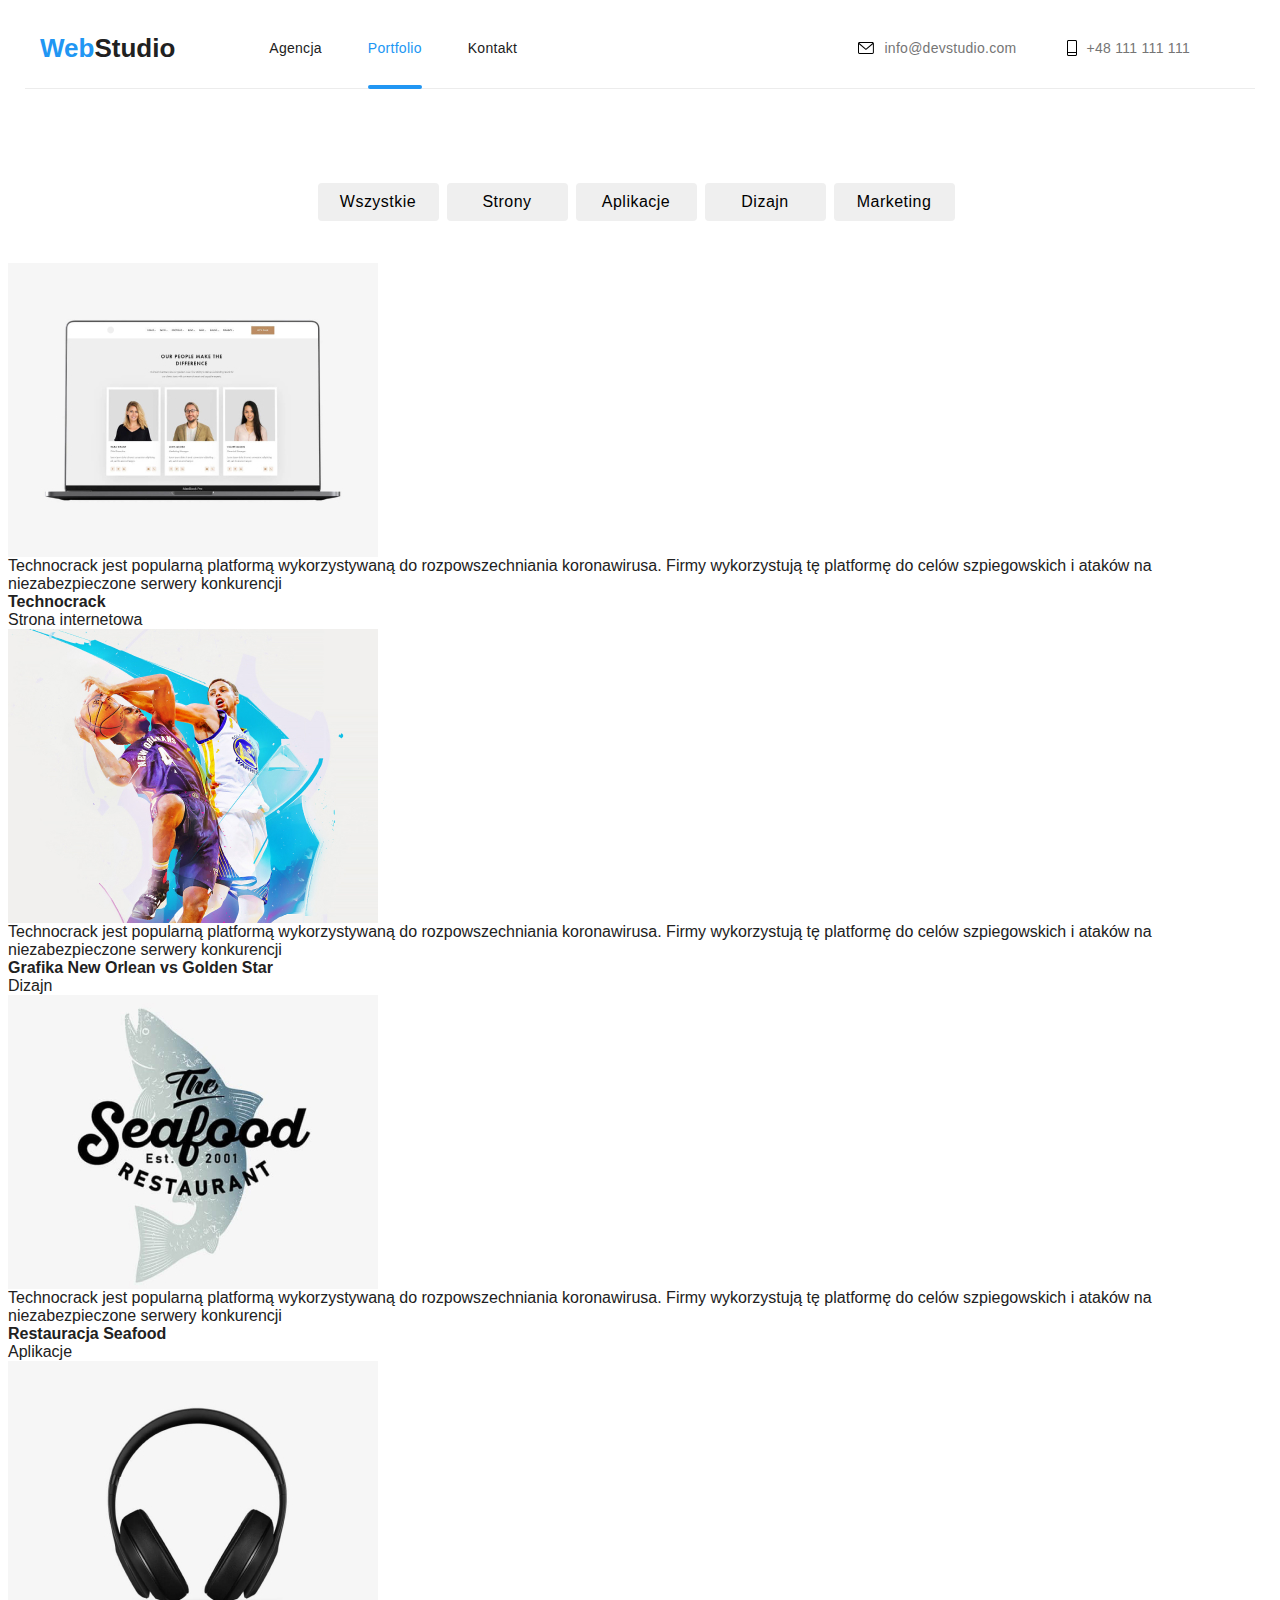
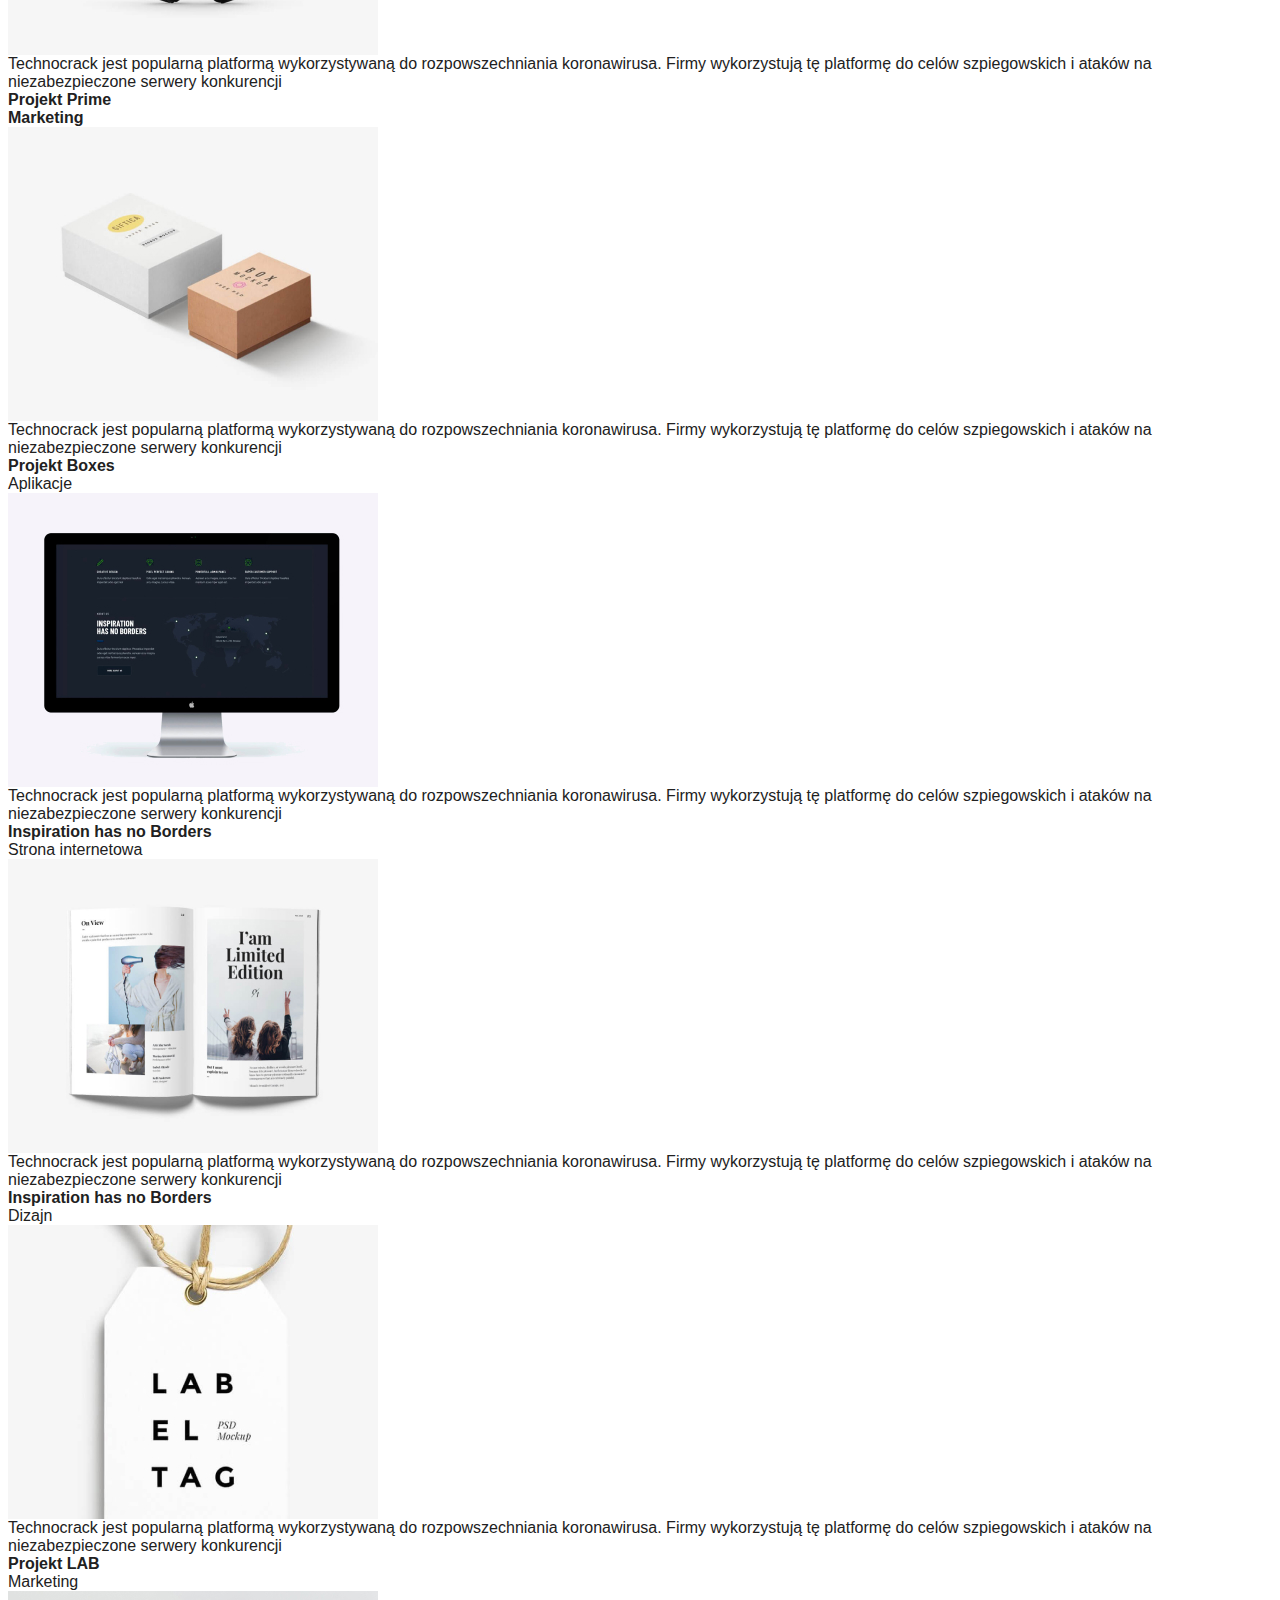
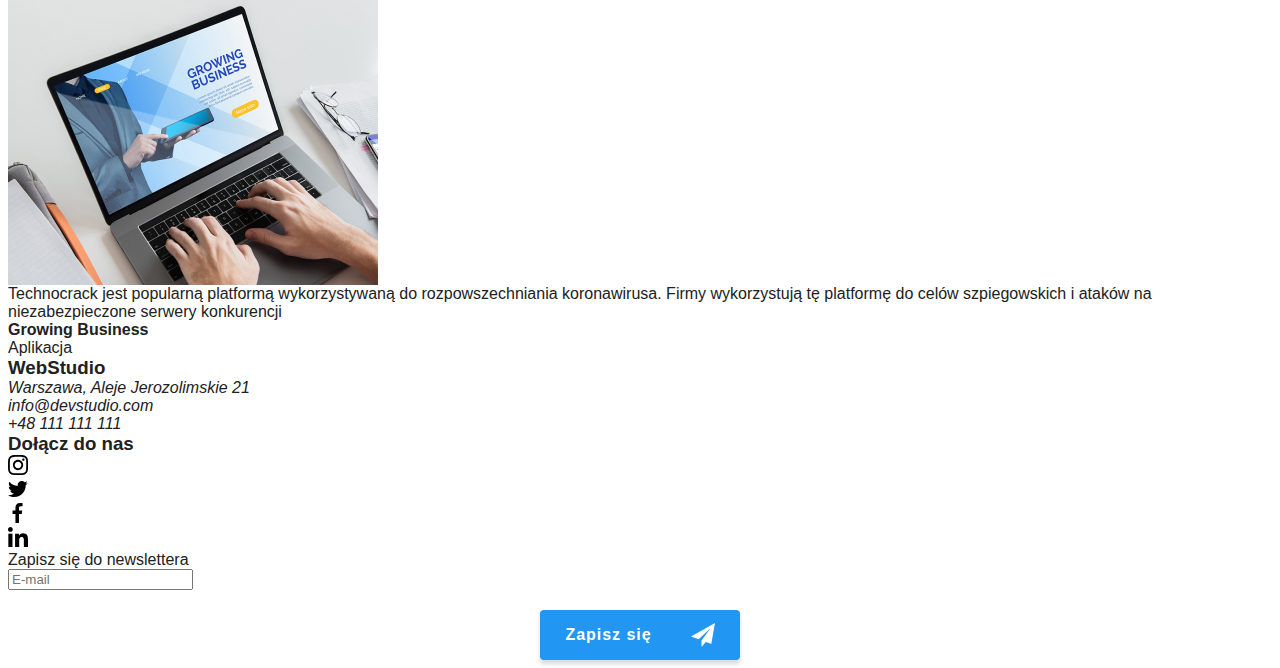
==== portfolio.html @ cc9e4eee "scss changed" ====
<!DOCTYPE html>
<html lang="pl">
<head>
    <meta charset="UTF-8">
    <meta http-equiv="X-UA-Compatible" content="IE=edge">
    <meta name="viewport" content="width=device-width, initial-scale=1.0">
    <link rel="stylesheet" href="https://cdnjs.cloudflare.com/ajax/libs/modern-normalize/1.0.0/modern-normalize.min.css" integrity="sha512-ISS7cAi1PEhQ8jnbJpJZMd29NlhNj4AWYyLOSp2CE/CsHxTCu+r+t0D2yoJudVrd0/8fTVPUVDzY5Tvli75u/g==" crossorigin="anonymous">
    <link rel="preconnect" href="https://fonts.googleapis.com">
    <link rel="preconnect" href="https://fonts.gstatic.com" crossorigin>
    <link href="https://fonts.googleapis.com/css2?family=Raleway:wght@700&family=Roboto:wght@400;500;700;900&display=swap">
    <link rel="stylesheet" href="./css/main.css" />
 
   
    <title>Portfolio</title>
   
</head>
<body>
    <!--HEADER NAVIGATION-->
    <header class="header">
        <div class="header__container container">
        <a class="header__logo logo" href="index.html"><span class="logo__lightstyle">Web</span><span class="logo__darkstyle">Studio</span></a>
            <nav class="header-navigation">
                <ul class="header-navigation__list list">
                    <li class="header-navigation__item"><a href=index.html>Agencja</a></li>
                    <li class="header-navigation__item header-navigation__item--current"> <a href=portfolio.html>Portfolio</a></li>
                    <li class="header-navigation__item"><a href=#Kontakty>Kontakt</a></li>
                </ul>
            </nav>
            <ul class="header-contact list">
                <li class="header-contact__list">
                    <a class="header-contact__item" href="mailto:info@devstudio.com">
                        <svg class="header-contact__icon" width="16" height="12">
                            <use href="./images/icons.svg#icon-envelope"></use>
                        </svg>info@devstudio.com</a>
                </li>
                <li class="header-contact__list">
                    <a class="header-contact__item" href="tel:+48111111111">
                        <svg class="header-contact__icon" width="10" height="16">
                            <use href="./images/icons.svg#icon-smartphone"></use>
                        </svg>+48 111 111 111</a>
                </li>
            </ul>
        </div>
    </header>
    <!--END HEADER NAVIGATION-->
    <main>
        <!--FILTERS-->
        <section class="portfolio-filters"> 
            <div class="portfolio-filters__container"> 
                <ul class="portfolio-filters__list list">
                    <li><button class="filters__button" type="button">Wszystkie</button></li>
                    <li><button class="filters__button" type="button">Strony</button></li>
                    <li><button class="filters__button" type="button">Aplikacje</button></li>
                    <li><button class="filters__button" type="button">Dizajn</button></li>
                    <li><button class="filters__button" type="button">Marketing</button></li>
                </ul>
            </div>
               
        </section>
        <!-- END FILTERS-->
        <!--PORTFOLIO-->
        <section class="portfolio">
            <div class="portfolio__container"> 
                <ul class="portfolio__list list"> 
                        <li class="portfolio__item">
                            <div class="portfolio__top-section">
                                <img src="./images/imgtechno.jpg" alt="Zdjęcia trzech pracowników" width="370" height="294">
                                    <div class="portfolio__overlay">
                                        <p>Technocrack jest popularną platformą wykorzystywaną do rozpowszechniania koronawirusa. Firmy wykorzystują tę platformę do celów szpiegowskich i ataków na niezabezpieczone serwery konkurencji</p>
                                    </div>  
                            </div> 
                            <div class="portfolio__bottom-section">
                                    <h4 class="portfolio__title">Technocrack</h4>
                                    <p class="portfolio__category">Strona internetowa</p>
                            </div>    
                                   
                        </li>
                        <li class="portfolio__item">
                            <div class="portfolio__top-section">
                            <img src="./images/imggrafikan.jpg" alt="Dwóch koszykarzy walczy o piłkę" width="370" height="294">
                                <div class="portfolio__overlay">
                                        <p>Technocrack jest popularną platformą wykorzystywaną do rozpowszechniania koronawirusa. Firmy wykorzystują tę
                                        platformę do celów szpiegowskich i ataków na niezabezpieczone serwery konkurencji</p>
                                </div>
                            </div>
                            <div class="portfolio__bottom-section">
                                    <h4 class="portfolio__title">Grafika New Orlean vs Golden Star</h4>
                                    <p class="portfolio__category">Dizajn</p>
                            </div>
                        </li>                   
                        <li class="portfolio__item">
                            <div class="portfolio__top-section">
                                <img src="./images/imgrestauracja.jpg" alt="Logo restauracji Seafood" width="370" height="294">
                                    <div class="portfolio__overlay">
                                            <p>Technocrack jest popularną platformą wykorzystywaną do rozpowszechniania koronawirusa. Firmy wykorzystują tę
                                            platformę do celów szpiegowskich i ataków na niezabezpieczone serwery konkurencji</p>
                                    </div>
                            </div>
                                <div class="portfolio__bottom-section">
                                    <h4 class="portfolio__title">Restauracja Seafood</h4>
                                    <p class="portfolio__category">Aplikacje</p>
                                </div>
                        </li>
                    
                        <li class="portfolio__item">
                            <div class="portfolio__top-section">
                                <img src="./images/imgprojektprime.jpg" alt="Słuchawki" width="370" height="294">
                                    <div class="portfolio__overlay">
                                        <p>Technocrack jest popularną platformą wykorzystywaną do rozpowszechniania koronawirusa. Firmy wykorzystują tę
                                        platformę do celów szpiegowskich i ataków na niezabezpieczone serwery konkurencji</p>
                                    </div>
                            </div>
                                <div class="portfolio__bottom-section">
                                    <h4 class="portfolio__title">Projekt Prime</4>
                                    <p class="portfolio__category">Marketing</p>
                                </div>
                        </li>
                        <li class="portfolio__item">
                            <div class="portfolio__top-section">
                                <img src="./images/imgprojektboxes.jpg" alt="Pudełka" width="370" height="294">
                                    <div class="portfolio__overlay">
                                        <p>Technocrack jest popularną platformą wykorzystywaną do rozpowszechniania koronawirusa. Firmy wykorzystują tę
                                        platformę do celów szpiegowskich i ataków na niezabezpieczone serwery konkurencji</p>
                                    </div>
                            </div>
                                <div class="portfolio__bottom-section">
                                    <h4 class="portfolio__title">Projekt Boxes</h4>
                                    <p class="portfolio__category">Aplikacje</p>
                                </div>
                        </li>
                            
                        <li class="portfolio__item">
                            <div class="portfolio__top-section">
                                <img src="./images/imginspiration.jpg" alt="Zdjęcie monitora" width="370" height="294">
                                    <div class="portfolio__overlay">
                                        <p>Technocrack jest popularną platformą wykorzystywaną do rozpowszechniania koronawirusa. Firmy wykorzystują tę
                                        platformę do celów szpiegowskich i ataków na niezabezpieczone serwery konkurencji</p>
                                    </div>
                            </div>
                                <div class="portfolio__bottom-section">
                                    <h4 class="portfolio__title">Inspiration has no Borders</h4>
                                    <p class="portfolio__category">Strona internetowa</p>
                                </div>    
                        </li>

                        <li class="portfolio__item">
                            <div class="portfolio__top-section">
                                <img src="./images/imgmagazyn.jpg" alt="Zawieszki Indentyfikatory" width="370" height="294">
                                    <div class="portfolio__overlay">
                                        <p>Technocrack jest popularną platformą wykorzystywaną do rozpowszechniania koronawirusa. Firmy wykorzystują tę
                                            platformę do celów szpiegowskich i ataków na niezabezpieczone serwery konkurencji</p>
                                        
                                    </div>
                            </div>
                                <div class="portfolio__bottom-section">
                                    <h4 class="portfolio__title">Inspiration has no Borders</h4>
                                    <p class="portfolio__category">Dizajn</p>
                                </div>    
                        </li>
                    
                        <li class="portfolio__item">
                            <div class="portfolio__top-section">
                            <img src="./images/imgprojektlab.jpg" alt="Magazyn ilustrowany z limitowanej edycji" width="370" height="294">
                                <div class="portfolio__overlay">  
                                        <p>Technocrack jest popularną platformą wykorzystywaną do rozpowszechniania koronawirusa. Firmy wykorzystują tę
                                            platformę do celów szpiegowskich i ataków na niezabezpieczone serwery konkurencji</p>
                                    
                                </div>
                            </div>
                                <div class="portfolio__bottom-section">
                                    <h4 class="portfolio__title">Projekt LAB</h4>
                                    <p class="portfolio__category">Marketing</p> 
                                </div>    
                        </li>
                    
                        <li class="portfolio__item">
                            <div class="portfolio__top-section">
                                    <img src="./images/imggrowing.jpg" alt="Pracowik pisze na laptopie" width="370" height="294">
                                    <div class="portfolio__overlay"> 
                                        <p>Technocrack jest popularną platformą wykorzystywaną do rozpowszechniania koronawirusa. Firmy wykorzystują tę
                                            platformę do celów szpiegowskich i ataków na niezabezpieczone serwery konkurencji</p>
                                    
                                 </div>
                            </div>
                                <div class="portfolio__bottom-section">
                                    <h4 class="portfolio__title">Growing Business</h4>
                                    <p class="portfolio__category">Aplikacja</p>
                                </div>
                        </li>
                </ul>
            </div>    
        </section>
        <!--END PORTFOLIO-->
    </main>

    <footer class="footer">
        <div class="footer__container">
            <div class="footer__data-adress">
                <h3><a href="#index"><span class="footer__bluestyle">Web</span><span
                            class="footer__whitestyle">Studio</span></a>
                </h3>
                <address>
                    <ul class="footer__list list">
                        <li class="footer__item"><a class="footer__address"
                                href="https://goo.gl/maps/imskWViYpNZ9BuhFA">Warszawa, Aleje Jerozolimskie 21</a></li>
                        <li class="footer__item"><a class="footer__mail"
                                href="mailto:info@devstudio.com">info@devstudio.com</a></li>
                        <li class="footer__item"><a class="footer__phone" href="tel:+48111111111">+48 111 111 111</a></li>
                    </ul>
                </address>
            </div>
            <div class="footer__social-media">
                <h3 class="social-media__header">Dołącz do nas</h3>
                <ul class="social-media__list">
                    <li class="social-media__item">
                        <a class="social-media__link" href="#">
                            <svg class="social-media__logo" width="20" height="20">
                                <use href="./images/icons.svg#icon-instagram">
                                </use>
                            </svg></a>
                    </li>
                    <li class="social-media__item">
                        <a class="social-media__link" href="#">
                            <svg class="social-media__logo" width="20" height="20">
                                <use href="./images/icons.svg#icon-twitter">
                                </use>
                            </svg></a>
                    </li>
                    <li class="social-media__item">
                        <a class="social-media__link" href="#">
                            <svg class="social-media__logo" width="20" height="20">
                                <use href="./images/icons.svg#icon-fb">
                                </use>
                            </svg></a>
                    </li>
                    <li class="social-media__item">
                        <a class="social-media__link  href=" #">
                            <svg class="social-media__logo" width="20" height="20">
                                <use href="./images/icons.svg#icon-linkedin">
                                </use>
                            </svg></a>
                    </li>
            </div>
            <div class="footer-newsletter">
                <div class="footer-newsletter__container">
                    <div class="footer-newsletter__form">Zapisz się do newslettera</div>
                    <form action="" class="footer-newsletter_items">
                        <input type="email" placeholder="E-mail" class="footer-newsletter__subscription">
    
                        <button type="submit" class="modal-hero">Zapisz się
                            <svg class="icon-send-footer" width="24" height="24">
                                <use href="./images/icons.svg#icon-send"></use>
                            </svg>
                        </button>
                    </form>
                </div>
            </div>
        </div>
    
    </footer>
    <div class="backdrop is-hidden" data-modal>
        <div class="modal">
            <button type="button" class="close-btn" data-modal-close>x</button>
        </div>
    </div>
    <script src="./js/modal.js"></script>
</body>
</html>
---- css/main.css ----
@charset "UTF-8";
.visually-hidden {
  appearance: none;
}

body {
  font-family: "Roboto", "Open Sans", sans-serif;
  color: #212121;
  text-decoration: none;
}

h1,
h2,
h3,
h4,
h5,
h6 {
  margin: 0;
  padding: 0;
}

:root {
  --main-color: #212121;
  --second-color: #2196f3;
  --third-color: #ffffff;
  --additional-color: #757575;
  --greystyle-color:  #afb1b8;
  --fourth-color: #f5f4fa;
  --fifth-color: #2f303a;
  --sixth-color: #ececec;
  --seventh-color: #eeeeee;
  --eighth-color: rgba(255, 255, 255, 0.6);
  --ninth-color: 0px 3px 1px rgba(0, 0, 0, 0.1),
    0px 1px 2px rgba(0, 0, 0, 0.08), 0px 2px 2px rgba(0, 0, 0, 0.12);
  --tenth-color:  rgba(255, 255, 255, 0.1);
  --eleventh-color: rgba(0,0,0,0.1);
}

.list {
  list-style: none;
}

.link {
  text-decoration: none;
}

ul,
ol {
  padding: 0;
  margin: 0;
}

p {
  margin: 0;
  padding: 0;
}

img {
  display: block;
}

a {
  text-decoration: inherit;
  cursor: pointer;
  color: inherit;
}

ul {
  list-style-type: none;
}

.container {
  max-width: 1200px;
  min-height: 80px;
  padding: 0 15px;
  margin: 0 auto;
}

.section {
  padding-top: 94px;
  padding-bottom: 94px;
}

.logo {
  font-family: "Raleway", sans-serif;
  font-weight: 700;
  font-size: 26px;
  line-height: 1.192;
  color: var(--main-color);
  text-decoration: none;
  margin-right: 94px;
}

.logo:hover,
.logo:focus {
  cursor: pointer;
}

.logo__lightstyle {
  color: var(--second-color);
  text-decoration: none;
}

/*.logo-nav*/
.logo__darkstyle {
  color: var(--main-color);
}

.logo__darkstyle:hover,
.logo__darkstyle:focus {
  cursor: pointer;
}

.modal-hero {
  display: flex;
  justify-content: space-around;
  align-items: center;
  margin-left: auto;
  margin-right: auto;
  margin-top: 20px;
  width: 200px;
  height: 50px;
  font-weight: 700;
  font-size: 16px;
  line-height: 1.876;
  letter-spacing: 0.06em;
  text-align: center;
  color: #FFFFFF;
  background-color: var(--second-color);
  box-shadow: 0px 4px 4px rgba(0, 0, 0, 0.15);
  border-radius: 4px;
  border-style: none;
  cursor: pointer;
  transition-duration: 250ms;
  transition-timing-function: cubic-bezier(0.4, 0, 0.2, 1);
}

.modal-form {
  display: flex;
  flex-direction: column;
}

.header__form {
  font-weight: 700;
  font-size: 20px;
  line-height: 1.15;
  text-align: center;
  letter-spacing: 0.03em;
  color: var(--main-color);
}

.modal-form__item {
  position: relative;
}

.modal-form__icon:hover,
.modal-form__icon:focus {
  fill: var(--second-color);
  color: var(--second-color);
  transition-property: fill;
  transition-duration: 250ms;
  transition-timing-function: cubic-bezier(0.4, 0, 0.2, 1);
}

.modal-form-user-policy {
  padding-top: 20px;
}

.modal-form__icon {
  position: absolute;
  top: 14px;
  left: 15px;
}

.modal-form__input {
  width: 100%;
  padding: 12px 42px;
  border: 1px solid rgba(33, 33, 33, 0.2);
  border-radius: 4px;
}

.modal-form__input:hover,
.modal-form__input:focus {
  outline: none;
  fill: var(--second-color);
  color: var(--second-color);
  border: 1px solid #2196F3;
  box-sizing: border-box;
  border-radius: 4px;
  transition-property: fill;
  transition-duration: 250ms;
  transition-timing-function: cubic-bezier(0.4, 0, 0.2, 1);
}

/*modal-form_label zle  */
.modal-form__input:focus + .modal-form__icon {
  fill: var(--second-color);
  color: var(--second-color);
}

.modal-form__message {
  width: 100%;
  padding: 16px;
  font-size: 12px;
  line-height: 1.166;
  letter-spacing: 0.01em;
  outline: none;
  color: rgba(117, 117, 117, 0.5);
  border: 1px solid rgba(33, 33, 33, 0.2);
  box-sizing: border-box;
  border-radius: 4px;
  transition-property: fill;
  transition-duration: 250ms;
  transition-timing-function: cubic-bezier(0.4, 0, 0.2, 1);
}

.modal-form__message:hover,
.modal-form__message:focus {
  fill: var(--second-color);
  border: 1px solid #2196F3;
}

.modal-form__label {
  font-size: 12px;
  line-height: 1.666;
  letter-spacing: 0.01em;
  color: var(--additional-color);
  margin-top: 10px;
  margin-bottom: 4px;
}

.modal-form-user-policy__link {
  color: var(--second-color);
}

.modal-form-user-policy__text {
  position: relative;
  font-size: 14px;
  line-height: 1.714;
  letter-spacing: 0.03em;
  color: var(--additional-color);
  margin-bottom: 30px;
  padding-left: 8px;
}

.modal-form-user-policy__text::before {
  display: inline-block;
  vertical-align: middle;
  appearance: none;
  content: "";
  height: 15px;
  width: 16px;
  margin-right: 8px;
  border: 3px solid;
  border-radius: 3px;
  border-color: var(--main-color);
}

.modal-form-user-policy__checkbox:checked + .modal-form-user-policy__text::before {
  background-color: var(--second-color);
  border-radius: 3px solid #fff;
  background-image: url("../images/rectangle_check.svg");
  border: none;
  background-repeat: no-repeat;
  background-position: center;
}

.modal {
  position: absolute;
  top: 50%;
  left: 50%;
  transform: translate(-50%, -50%) scale(1);
  padding: 40px;
  min-height: 581px;
  background-color: #ffffff;
  transition: transform 1s ease-out;
  box-shadow: 0px 1px 3px rgba(0, 0, 0, 0.12), 0px 1px 1px rgba(0, 0, 0, 0.14), 0px 2px 1px rgba(0, 0, 0, 0.2);
  border-radius: 4px;
}

.is-hidden .modal {
  transform: translate(-50%, -200%);
}

.is-hidden {
  opacity: 0;
  visibility: hidden;
  pointer-events: none;
}

.modal__close {
  position: absolute;
  top: 8px;
  right: 8px;
  width: 30px;
  height: 30px;
  background-color: #fff;
  border: none;
  border-color: var(--border-close-button);
  border-radius: 50%;
  padding: unset;
  cursor: pointer;
}

.modal-form__button {
  display: flex;
  justify-content: space-around;
  align-items: center;
  margin-left: auto;
  margin-right: auto;
  margin-top: 20px;
  width: 200px;
  height: 50px;
  font-weight: 700;
  font-size: 16px;
  line-height: 1.876;
  letter-spacing: 0.06em;
  text-align: center;
  color: #FFFFFF;
  background-color: var(--second-color);
  box-shadow: 0px 4px 4px rgba(0, 0, 0, 0.15);
  border-radius: 4px;
  border-style: none;
  cursor: pointer;
  transition-duration: 250ms;
  transition-timing-function: cubic-bezier(0.4, 0, 0.2, 1);
}

.backdrop {
  position: fixed;
  left: 0;
  top: 0;
  width: 100%;
  height: 100%;
  background-color: rgba(0, 0, 0, 0.1);
}

.header__container {
  display: flex;
  align-items: center;
  border-bottom: 1px solid;
  width: 100%;
  color: var(--sixth-color);
}

.header-navigation {
  display: flex;
  align-items: center;
}

.header-navigation__list {
  list-style-type: none;
  display: flex;
}

.header-navigation__item {
  font-weight: 500;
  font-size: 14px;
  line-height: 1.142;
  letter-spacing: 0.02em;
  display: flex;
  color: var(--main-color);
}

.header-navigation__item:hover,
.header-navigation__item:focus {
  cursor: pointer;
  color: var(--second-color);
}

.header-navigation__list .header-navigation__item:not(last-child) {
  margin-right: 46px;
}

.header-contact {
  display: flex;
  align-items: center;
  margin-left: auto;
}

.header-contact__list:not(last-child) {
  margin-right: 50px;
}

.header-navigation__item--current {
  position: relative;
  display: block;
  color: var(--second-color);
}

.header-navigation__item--current:after {
  content: "";
  position: absolute;
  left: 0;
  bottom: -33px;
  width: 100%;
  height: 4px;
  border-radius: 2px;
  background-color: var(--second-color);
}

.header-navigation__item--current {
  cursor: pointer;
  color: var(--second-color);
  transition-duration: 250ms;
  transition-timing-function: cubic-bezier(0.4, 0, 0.2, 1);
}

/*========== NAV PHONE AND MAIL/ SOCIAL ICONS ==========*/
.header-contact__item {
  display: flex;
  align-items: center;
  font-style: normal;
  font-weight: 500;
  font-size: 14px;
  line-height: 1.142;
  letter-spacing: 0.02em;
  margin-left: auto;
  color: var(--additional-color);
}

/* sprawdź    */
.header-contact__icon {
  margin-right: 10px;
}

.header-contact__item:hover,
.header-contact__item:focus {
  fill: var(--second-color);
  color: var(--second-color);
  cursor: pointer;
}

.hero {
  /*max-width: 1600px;*/
  height: 600px;
  background-image: linear-gradient(rgba(47, 48, 58, 0.4), rgba(47, 48, 58, 0.4)), url("../images/imgstaffo.jpg");
  background-repeat: no-repeat;
  padding: 200px 0px;
  background-position: center;
  background-color: var(--fifth-color);
  margin-bottom: 94px;
}

.hero__container {
  display: flex;
  flex-direction: column;
  justify-content: center;
  align-items: center;
}

.hero__header {
  padding: 10px 41px;
  font-weight: 900;
  line-height: 1.363;
  letter-spacing: 0.06em;
  text-align: center;
  font-size: 44px;
  color: var(--third-color);
}

.hero__btn {
  width: 200px;
  height: 50px;
  font-size: 16px;
  font-weight: 700;
  line-height: 1.875;
  text-align: center;
  letter-spacing: 0.06em;
  margin-top: 30px;
  color: var(--third-color);
  background-color: var(--second-color);
  box-shadow: 0px 4px 4px rgba(0, 0, 0, 0.15);
  border-radius: 4px;
  border: 0px;
}

.hero__btn:hover,
.hero__btn:focus {
  cursor: pointer;
  color: var(--main-color);
}

.portfolio-filters {
  padding-top: 94px;
}

.portfolio-filters__container {
  max-width: 1200px;
  min-height: 80px;
  padding: 0 15px;
  margin: 0 auto;
}

.portfolio-filters__list {
  display: flex;
  justify-content: center;
  align-items: center;
  margin-bottom: 50px;
}

.filters__button {
  font-weight: 500;
  font-size: 16px;
  line-height: 1.625;
  letter-spacing: 0.03em;
  width: 121px;
  height: 38px;
  margin-right: 8px;
  padding: 6px 22px;
  border-radius: 4px;
  cursor: pointer;
  border-style: none;
}

.filters__button:hover {
  background-color: var(--second-color);
  box-shadow: var(--ninth-color);
  color: var(--third-color);
  cursor: pointer;
}

.content__container {
  max-width: 1200px;
  min-height: 80px;
  padding: 0 15px;
  margin: 0 auto;
}

.content__list {
  display: flex;
  justify-content: center;
}

.content__icon {
  display: flex;
  align-items: center;
  justify-content: center;
  width: 270px;
  height: 120px;
  margin-bottom: 30px;
  background-color: var(--fourth-color);
  border-radius: 4px;
}

.icon__box {
  width: 70px;
  height: 70px;
}

.content h3 {
  font-weight: 700;
  font-size: 14px;
  line-height: 1.142;
  padding-bottom: 10px;
  letter-spacing: 0.03em;
  text-transform: uppercase;
  color: var(--main-color);
}

.content p {
  font-size: 14px;
  line-height: 1.714;
  letter-spacing: 0.03em;
}

.about {
  padding-top: 94px;
  padding-bottom: 94px;
}

.about h2 {
  font-weight: 700;
  font-size: 36px;
  margin-bottom: 50px;
  line-height: 1.167;
  text-align: center;
  letter-spacing: 0.03em;
  color: var(--main-color);
}

.about__container {
  max-width: 1200px;
  min-height: 80px;
  padding: 0 15px;
  margin: 0 auto;
}

.about__list {
  display: flex;
  justify-content: center;
}

.about__item {
  margin: 0 15px;
  position: relative;
}

.about__text {
  position: absolute;
  display: flex;
  align-items: center;
  justify-content: center;
  width: 100%;
  height: 70px;
  left: 0%;
  bottom: 0%;
  font-weight: 700;
  font-size: 14px;
  line-height: 1.143;
  text-align: center;
  letter-spacing: 0.03em;
  text-transform: uppercase;
  color: var(--third-color);
  background-color: rgba(47, 48, 58, 0.8);
}

.our-team {
  padding-top: 94px;
  padding-bottom: 94px;
  background-color: var(--fourth-color);
}

.our-team__container {
  max-width: 1200px;
  min-height: 80px;
  padding: 0 15px;
  margin: 0 auto;
}

.our-team__header {
  font-weight: 700;
  font-size: 36px;
  line-height: 1.167;
  text-align: center;
  letter-spacing: 0.03em;
  color: var(--main-color);
}

.our-team__list {
  display: flex;
}

.our-team__item {
  margin: 50px 15px 0px;
}

.our-team__profile {
  background-color: var(--third-color);
  box-shadow: 0px 1px 3px rgba(0, 0, 0, 0.12), 0px 1px 1px rgba(0, 0, 0, 0.14), 0px 2px 1px rgba(0, 0, 0, 0.2);
  border-radius: 0px 0px 4px 4px;
  margin-bottom: 30px;
}

.our-team__name {
  font-size: 16px;
  line-height: 1.1875;
  text-align: center;
  letter-spacing: 0.03em;
  font-weight: 500;
  padding-top: 30px;
  margin-bottom: 10px;
  color: var(--main-color);
}

.our-team__profession {
  font-size: 16px;
  line-height: 1.1875;
  text-align: center;
  letter-spacing: 0.03em;
  color: var(--additional-color);
}

.our-team-social-media {
  display: flex;
  justify-content: center;
  align-items: center;
  margin-top: 16px;
  padding-bottom: 30px;
}

.our-team-social-media__icon {
  width: 20px;
  height: 20px;
}

.our-team-social-media__item {
  fill: var(--greystyle-color);
}

.our-team-social-media__link {
  display: flex;
  justify-content: space-around;
  align-items: center;
  width: 44px;
  height: 44px;
  border-radius: 50%;
}

.our-team-social-media__item:hover .our-team-social-media__link,
.our-team-social-media__item:focus .our-team-social-media__link {
  background-color: var(--second-color);
  fill: #ffffff;
  color: #ffffff;
}
/*# sourceMappingURL=main.css.map */
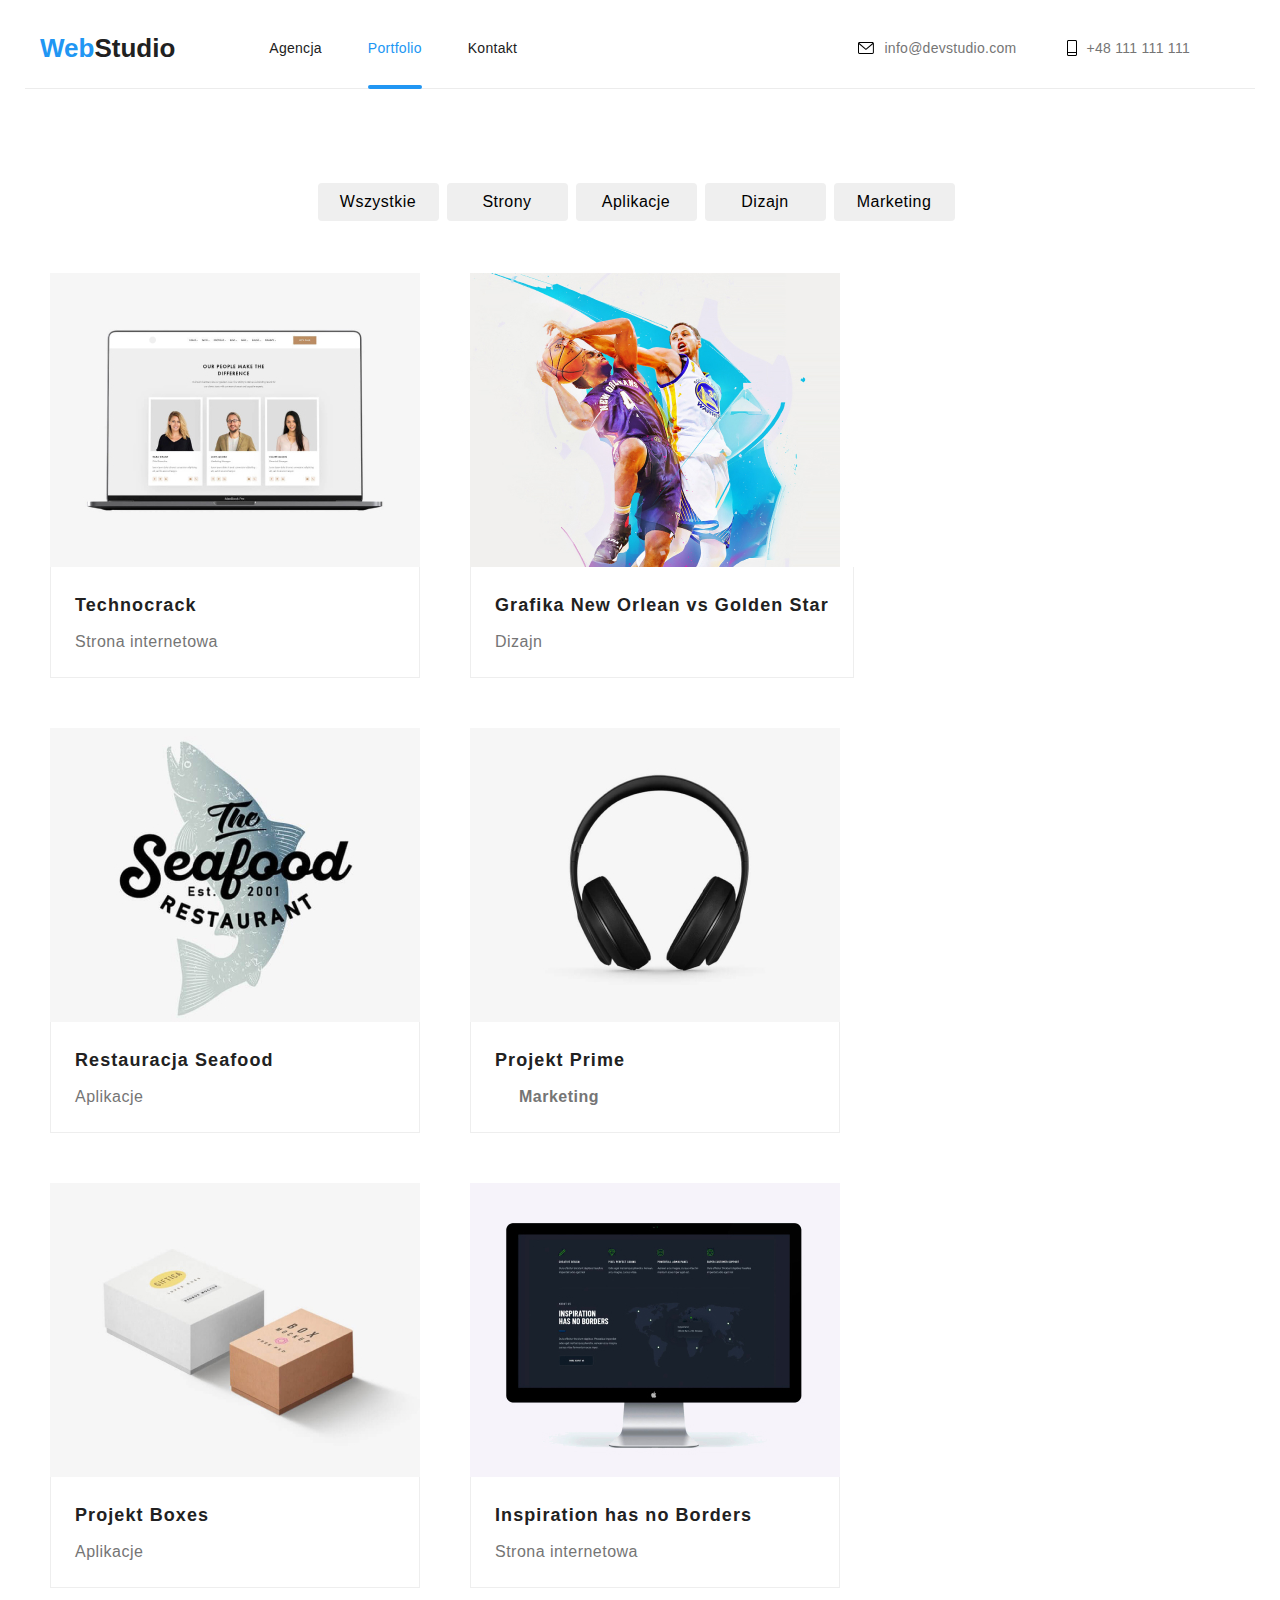
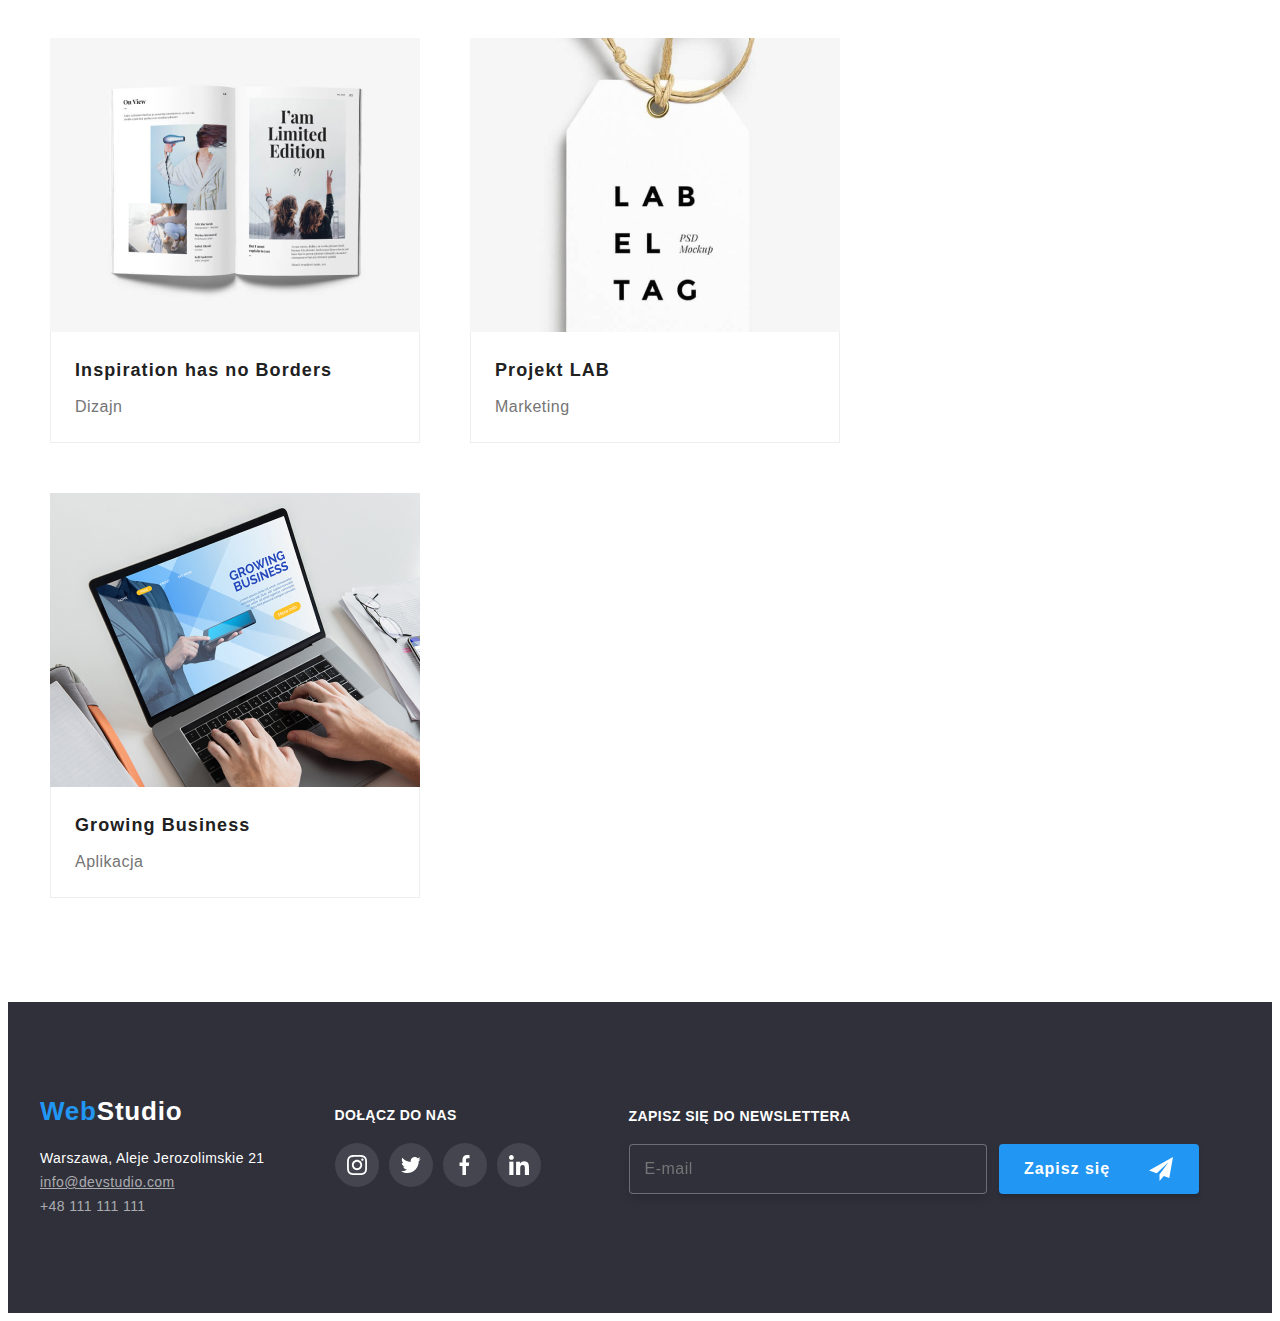
==== commit 41569371: "scss changed" ====
--- a/portfolio.html
+++ b/portfolio.html
@@ -209,53 +209,59 @@
                     </ul>
                 </address>
             </div>
-            <div class="footer__social-media">
-                <h3 class="social-media__header">Dołącz do nas</h3>
-                <ul class="social-media__list">
-                    <li class="social-media__item">
-                        <a class="social-media__link" href="#">
-                            <svg class="social-media__logo" width="20" height="20">
+            <div class="footer-social-media">
+                <h3 class="footer-social-media__header">Dołącz do nas</h3>
+                <ul class="footer-social-media__list">
+                    <li class="footer-social-media__item">
+                        <a class="footer-social-media__link" href="#">
+                            <svg class="footer-social-media__logo" width="20" height="20">
                                 <use href="./images/icons.svg#icon-instagram">
                                 </use>
                             </svg></a>
                     </li>
-                    <li class="social-media__item">
-                        <a class="social-media__link" href="#">
-                            <svg class="social-media__logo" width="20" height="20">
+                    <li class="footer-social-media__item">
+                        <a class="footer-social-media__link" href="#">
+                            <svg class="footer-social-media__logo" width="20" height="20">
                                 <use href="./images/icons.svg#icon-twitter">
                                 </use>
                             </svg></a>
                     </li>
-                    <li class="social-media__item">
-                        <a class="social-media__link" href="#">
-                            <svg class="social-media__logo" width="20" height="20">
+                    <li class="footer-social-media__item">
+                        <a class="footer-social-media__link" href="#">
+                            <svg class="footer-social-media__logo" width="20" height="20">
                                 <use href="./images/icons.svg#icon-fb">
                                 </use>
                             </svg></a>
                     </li>
-                    <li class="social-media__item">
-                        <a class="social-media__link  href=" #">
-                            <svg class="social-media__logo" width="20" height="20">
+                    <li class="footer-social-media__item">
+                        <a class="footer-social-media__link  href=" #">
+                            <svg class="footer-social-media__logo" width="20" height="20">
                                 <use href="./images/icons.svg#icon-linkedin">
                                 </use>
                             </svg></a>
                     </li>
             </div>
             <div class="footer-newsletter">
-                <div class="footer-newsletter__container">
-                    <div class="footer-newsletter__form">Zapisz się do newslettera</div>
-                    <form action="" class="footer-newsletter_items">
-                        <input type="email" placeholder="E-mail" class="footer-newsletter__subscription">
-    
-                        <button type="submit" class="modal-hero">Zapisz się
-                            <svg class="icon-send-footer" width="24" height="24">
-                                <use href="./images/icons.svg#icon-send"></use>
-                            </svg>
-                        </button>
-                    </form>
-                </div>
-            </div>
-        </div>
+    
+                <form action="" class="footer-newsletter_items">
+    
+                    <label for="" class="footer-newsletter__form">Zapisz się do newslettera</label>
+                    <ul class="footer-newsletter__list">
+                        <li class="footer-newsletter__item">
+                            <input type="email" placeholder="E-mail" class="footer-newsletter__subscription">
+                        </li>
+                        <li class="footer-newsletter__item">
+                            <button type="submit" class="modal-hero">Zapisz się
+                                <svg class="footer-newslatter__icon icon-send-footer" width="24" height="24">
+                                    <use href="./images/icons.svg#icon-send"></use>
+                                </svg>
+                            </button>
+                        </li>
+                    </ul>
+                </form>
+            </div>
+    
+    
     
     </footer>
     <div class="backdrop is-hidden" data-modal>
--- a/css/main.css
+++ b/css/main.css
@@ -1,4 +1,3 @@
-@charset "UTF-8";
 .visually-hidden {
   appearance: none;
 }
@@ -17,6 +16,79 @@
 h6 {
   margin: 0;
   padding: 0;
+}
+
+.list {
+  list-style: none;
+}
+
+.link {
+  text-decoration: none;
+}
+
+ul,
+ol {
+  padding: 0;
+  margin: 0;
+}
+
+p {
+  margin: 0;
+  padding: 0;
+}
+
+img {
+  display: block;
+}
+
+a {
+  text-decoration: inherit;
+  cursor: pointer;
+  color: inherit;
+}
+
+ul {
+  list-style-type: none;
+}
+
+.container {
+  max-width: 1200px;
+  min-height: 80px;
+  padding: 0 15px;
+  margin: 0 auto;
+}
+
+.section {
+  padding-top: 94px;
+  padding-bottom: 94px;
+}
+
+.logo {
+  font-family: "Raleway", sans-serif;
+  font-weight: 700;
+  font-size: 26px;
+  line-height: 1.192;
+  color: var(--main-color);
+  text-decoration: none;
+  margin-right: 94px;
+}
+
+.logo:hover, .logo:focus {
+  cursor: pointer;
+}
+
+.logo__lightstyle {
+  color: var(--second-color);
+  text-decoration: none;
+}
+
+/*.logo-nav*/
+.logo__darkstyle {
+  color: var(--main-color);
+}
+
+.logo__darkstyle:hover, .logo__darkstyle:focus {
+  cursor: pointer;
 }
 
 :root {
@@ -36,81 +108,6 @@
   --eleventh-color: rgba(0,0,0,0.1);
 }
 
-.list {
-  list-style: none;
-}
-
-.link {
-  text-decoration: none;
-}
-
-ul,
-ol {
-  padding: 0;
-  margin: 0;
-}
-
-p {
-  margin: 0;
-  padding: 0;
-}
-
-img {
-  display: block;
-}
-
-a {
-  text-decoration: inherit;
-  cursor: pointer;
-  color: inherit;
-}
-
-ul {
-  list-style-type: none;
-}
-
-.container {
-  max-width: 1200px;
-  min-height: 80px;
-  padding: 0 15px;
-  margin: 0 auto;
-}
-
-.section {
-  padding-top: 94px;
-  padding-bottom: 94px;
-}
-
-.logo {
-  font-family: "Raleway", sans-serif;
-  font-weight: 700;
-  font-size: 26px;
-  line-height: 1.192;
-  color: var(--main-color);
-  text-decoration: none;
-  margin-right: 94px;
-}
-
-.logo:hover,
-.logo:focus {
-  cursor: pointer;
-}
-
-.logo__lightstyle {
-  color: var(--second-color);
-  text-decoration: none;
-}
-
-/*.logo-nav*/
-.logo__darkstyle {
-  color: var(--main-color);
-}
-
-.logo__darkstyle:hover,
-.logo__darkstyle:focus {
-  cursor: pointer;
-}
-
 .modal-hero {
   display: flex;
   justify-content: space-around;
@@ -135,11 +132,6 @@
   transition-timing-function: cubic-bezier(0.4, 0, 0.2, 1);
 }
 
-.modal-form {
-  display: flex;
-  flex-direction: column;
-}
-
 .header__form {
   font-weight: 700;
   font-size: 20px;
@@ -149,27 +141,36 @@
   color: var(--main-color);
 }
 
+.modal-form {
+  display: flex;
+  flex-direction: column;
+}
+
 .modal-form__item {
   position: relative;
-}
-
-.modal-form__icon:hover,
-.modal-form__icon:focus {
-  fill: var(--second-color);
-  color: var(--second-color);
-  transition-property: fill;
-  transition-duration: 250ms;
-  transition-timing-function: cubic-bezier(0.4, 0, 0.2, 1);
-}
-
-.modal-form-user-policy {
-  padding-top: 20px;
 }
 
 .modal-form__icon {
   position: absolute;
   top: 14px;
   left: 15px;
+}
+
+.modal-form:hover, .modal-form:focus {
+  fill: var(--second-color);
+  color: var(--second-color);
+  transition-property: fill;
+  transition-duration: 250ms;
+  transition-timing-function: cubic-bezier(0.4, 0, 0.2, 1);
+}
+
+.modal-form__label {
+  font-size: 12px;
+  line-height: 1.666;
+  letter-spacing: 0.01em;
+  color: var(--additional-color);
+  margin-top: 10px;
+  margin-bottom: 4px;
 }
 
 .modal-form__input {
@@ -179,8 +180,7 @@
   border-radius: 4px;
 }
 
-.modal-form__input:hover,
-.modal-form__input:focus {
+.modal-form:hover, .modal-form:focus {
   outline: none;
   fill: var(--second-color);
   color: var(--second-color);
@@ -196,6 +196,10 @@
 .modal-form__input:focus + .modal-form__icon {
   fill: var(--second-color);
   color: var(--second-color);
+}
+
+.modal-form-user-policy {
+  padding-top: 20px;
 }
 
 .modal-form__message {
@@ -214,19 +218,9 @@
   transition-timing-function: cubic-bezier(0.4, 0, 0.2, 1);
 }
 
-.modal-form__message:hover,
-.modal-form__message:focus {
+.modal-form__message:hover, .modal-form__message:focus {
   fill: var(--second-color);
   border: 1px solid #2196F3;
-}
-
-.modal-form__label {
-  font-size: 12px;
-  line-height: 1.666;
-  letter-spacing: 0.01em;
-  color: var(--additional-color);
-  margin-top: 10px;
-  margin-bottom: 4px;
 }
 
 .modal-form-user-policy__link {
@@ -362,8 +356,7 @@
   color: var(--main-color);
 }
 
-.header-navigation__item:hover,
-.header-navigation__item:focus {
+.header-navigation__item:hover, .header-navigation__item:focus {
   cursor: pointer;
   color: var(--second-color);
 }
@@ -407,6 +400,10 @@
 }
 
 /*========== NAV PHONE AND MAIL/ SOCIAL ICONS ==========*/
+.header-contact__icon {
+  margin-right: 10px;
+}
+
 .header-contact__item {
   display: flex;
   align-items: center;
@@ -419,13 +416,7 @@
   color: var(--additional-color);
 }
 
-/* sprawdź    */
-.header-contact__icon {
-  margin-right: 10px;
-}
-
-.header-contact__item:hover,
-.header-contact__item:focus {
+.header-contact__item:hover, .header-contact__item:focus {
   fill: var(--second-color);
   color: var(--second-color);
   cursor: pointer;
@@ -475,10 +466,64 @@
   border: 0px;
 }
 
-.hero__btn:hover,
-.hero__btn:focus {
+.hero__btn:hover, .hero__btn:focus {
   cursor: pointer;
   color: var(--main-color);
+}
+
+.portfolio {
+  padding-bottom: 94px;
+}
+
+.portfolio__container {
+  max-width: 1200px;
+  min-height: 80px;
+  padding: 0 15px;
+  margin: 0 auto;
+}
+
+.portfolio__list {
+  display: flex;
+  flex-wrap: wrap;
+  gap: 30px;
+}
+
+.portfolio__item {
+  margin: 10px;
+}
+
+.portfolio__item:hover, .portfolio__item:focus {
+  background-color: #ffffff;
+  box-sizing: border-box;
+  box-shadow: 0px 1px 1px rgba(0, 0, 0, 0.12), 0px 4px 4px rgba(0, 0, 0, 0.06), 1px 4px 6px rgba(0, 0, 0, 0.16);
+}
+
+.portfolio__overlay {
+  position: absolute;
+  top: 0;
+  left: 0;
+  width: 100%;
+  height: 100%;
+  transform: translateY(100%);
+  transition-duration: 250ms;
+  transition-timing-function: cubic-bezier(0.4, 0, 0.2, 1);
+  background-color: rgba(33, 150, 243, 0.9);
+  font-size: 18px;
+  line-height: 1.555;
+  letter-spacing: 0.03em;
+  padding: 49px 45px 49px 24px;
+  color: var(--third-color);
+}
+
+.portfolio__overlay:hover, .portfolio__overlay:focus {
+  box-shadow: 0px 1px 1px rgba(0, 0, 0, 0.12), 0px 4px 4px rgba(0, 0, 0, 0.06), 1px 4px 6px rgba(0, 0, 0, 0.16);
+}
+
+.portfolio__item:hover .portfolio__overlay,
+.portfolio__item:focus .portfolio__overlay,
+.portfolio__item:hover .portfolio__overlay,
+.portfolio__item:focus .portfolio__overlay {
+  transform: translateY(0);
 }
 
 .portfolio-filters {
@@ -496,7 +541,7 @@
   display: flex;
   justify-content: center;
   align-items: center;
-  margin-bottom: 50px;
+  margin-bottom: 30px;
 }
 
 .filters__button {
@@ -518,6 +563,36 @@
   box-shadow: var(--ninth-color);
   color: var(--third-color);
   cursor: pointer;
+}
+
+.portfolio__top-section {
+  position: relative;
+  overflow: hidden;
+}
+
+.portfolio__bottom-section {
+  border-left: 1px solid var(--seventh-color);
+  border-right: 1px solid var(--seventh-color);
+  border-bottom: 1px solid var(--seventh-color);
+}
+
+.portfolio__title {
+  font-weight: 700;
+  font-size: 18px;
+  line-height: 2;
+  letter-spacing: 0.06em;
+  padding-top: 20px;
+  padding-right: 24px;
+  padding-left: 24px;
+  color: var(--main-color);
+}
+
+.portfolio__category {
+  font-size: 16px;
+  line-height: 1.875;
+  letter-spacing: 0.03em;
+  color: var(--additional-color);
+  padding: 4px 24px 20px 24px;
 }
 
 .content__container {
@@ -569,16 +644,6 @@
   padding-bottom: 94px;
 }
 
-.about h2 {
-  font-weight: 700;
-  font-size: 36px;
-  margin-bottom: 50px;
-  line-height: 1.167;
-  text-align: center;
-  letter-spacing: 0.03em;
-  color: var(--main-color);
-}
-
 .about__container {
   max-width: 1200px;
   min-height: 80px;
@@ -615,6 +680,16 @@
   background-color: rgba(47, 48, 58, 0.8);
 }
 
+.about h2 {
+  font-weight: 700;
+  font-size: 36px;
+  margin-bottom: 50px;
+  line-height: 1.167;
+  text-align: center;
+  letter-spacing: 0.03em;
+  color: var(--main-color);
+}
+
 .our-team {
   padding-top: 94px;
   padding-bottom: 94px;
@@ -703,4 +778,248 @@
   fill: #ffffff;
   color: #ffffff;
 }
+
+.customer {
+  fill: var(--greystyle-color);
+  padding-top: 94px;
+  padding-bottom: 94px;
+}
+
+.customer__list {
+  display: flex;
+  align-items: center;
+  justify-content: space-between;
+}
+
+.customer__logo {
+  display: flex;
+  align-items: center;
+  justify-content: center;
+  width: 170px;
+  height: 92px;
+  border-style: solid;
+  border-width: 1px;
+  border-color: #afb1b8;
+  border-radius: 4px;
+}
+
+.customer__logo:hover, .customer__logo:focus {
+  border-color: #2196f3;
+  cursor: pointer;
+  fill: var(--second-color);
+}
+
+.customer h2 {
+  text-align: center;
+  padding-bottom: 50px;
+  font-weight: bold;
+  font-size: 36px;
+  line-height: 1.166px;
+  letter-spacing: 0.03em;
+}
+
+.customer__container {
+  max-width: 1200px;
+  min-height: 80px;
+  padding: 0 15px;
+  margin: 0 auto;
+}
+
+.customer__icon:hover,
+.customer__icon:focus {
+  fill: var(--second-color);
+  cursor: pointer;
+}
+
+.footer {
+  padding-top: 94px;
+  padding-bottom: 94px;
+  background-color: var(--fifth-color);
+}
+
+.footer__container {
+  display: flex;
+  max-width: 1200px;
+  min-height: 80px;
+  padding: 0 15px;
+  margin: 0 auto;
+}
+
+.footer__bluestyle {
+  font-family: "Raleway", sans-serif;
+  font-weight: bold;
+  font-size: 26px;
+  line-height: 1.192;
+  letter-spacing: 0.03em;
+  color: var(--second-color);
+  cursor: pointer;
+}
+
+.footer__whitestyle {
+  font-family: "Raleway", sans-serif;
+  font-weight: bold;
+  font-size: 26px;
+  line-height: 1.192;
+  letter-spacing: 0.03em;
+  font-style: normal;
+  color: var(--third-color);
+  cursor: pointer;
+}
+
+.footer .footer__item:first-child {
+  margin-top: 20px;
+}
+
+.footer .footer__address {
+  font-weight: normal;
+  font-size: 14px;
+  line-height: 1.714;
+  letter-spacing: 0.03em;
+  font-style: normal;
+  color: var(--third-color);
+}
+
+.footer .footer__address:hover, .footer .footer__address:focus {
+  color: var(--second-color);
+  cursor: pointer;
+}
+
+.footer__phone {
+  font-size: 14px;
+  line-height: 1.714;
+  letter-spacing: 0.03em;
+  font-style: normal;
+  color: var(--eighth-color);
+  cursor: pointer;
+}
+
+.footer__phone:hover, .footer__phone:focus {
+  color: var(--second-color);
+  cursor: pointer;
+}
+
+.footer__mail {
+  font-size: 14px;
+  line-height: 1.714;
+  letter-spacing: 0.03em;
+  text-decoration-line: underline;
+  font-style: normal;
+  color: var(--eighth-color);
+  cursor: pointer;
+}
+
+.footer__mail:hover, .footer__mail:focus {
+  color: var(--second-color);
+  cursor: pointer;
+}
+
+.footer-social-media__item {
+  fill: var(--greystyle-color);
+}
+
+.footer-social-media__item:hover .social-media__link,
+.footer-social-media__item:focus .social-media__link {
+  background-color: var(--second-color);
+  fill: #ffffff;
+  color: #ffffff;
+}
+
+.footer-social-media__link {
+  display: flex;
+  justify-content: space-around;
+  align-items: center;
+  width: 44px;
+  height: 44px;
+  border-radius: 50%;
+}
+
+.footer-social-media__link:hover, .footer-social-media__link:focus {
+  fill: #2196f3;
+  color: #2196f3;
+  background-color: #2196f3;
+}
+
+.footer-social-media {
+  padding-left: 70px;
+  margin-bottom: 20px;
+  padding-top: 11px;
+}
+
+.footer-social-media:hover, .footer-social-media:focus {
+  color: var(--second-color);
+  cursor: pointer;
+}
+
+.footer-social-media__header {
+  font-weight: 700;
+  font-size: 14px;
+  line-height: 1.142;
+  letter-spacing: 0.03em;
+  text-transform: uppercase;
+  color: var(--third-color);
+}
+
+.footer-social-media__list {
+  display: flex;
+  justify-content: space-around;
+  align-items: center;
+  padding-top: 20px;
+}
+
+.footer-social-media__logo {
+  fill: var(--third-color);
+}
+
+.footer-social-media__link {
+  display: flex;
+  justify-content: center;
+  align-items: center;
+  width: 44px;
+  height: 44px;
+  border-radius: 50%;
+  background-color: var(--tenth-color);
+  margin-right: 10px;
+}
+
+.footer-newsletter {
+  padding-left: 78px;
+  margin-top: 12px;
+  font-weight: 700;
+  font-size: 14px;
+  line-height: 1.143;
+  letter-spacing: 0.03em;
+  text-transform: uppercase;
+  color: #FFFFFF;
+}
+
+.footer-newsletter__list {
+  display: flex;
+}
+
+.footer-newsletter__subscription {
+  width: 358px;
+  height: 50px;
+  border: 1px solid rgba(255, 255, 255, 0.3);
+  box-sizing: border-box;
+  filter: drop-shadow(0px 4px 4px rgba(0, 0, 0, 0.15));
+  border-radius: 4px;
+  background-color: #2F303A;
+  font-size: 16px;
+  line-height: 20px;
+  letter-spacing: 0.03em;
+  margin-top: 20px;
+  padding-left: 15px;
+  margin-right: 12px;
+  color: rgba(255, 255, 255, 0.6);
+}
+
+.footer-newslatter__btn {
+  position: absolute;
+  left: 9px;
+  top: 9px;
+}
+
+.footer-newslatter__icon {
+  fill: var(--third-color);
+}
 /*# sourceMappingURL=main.css.map */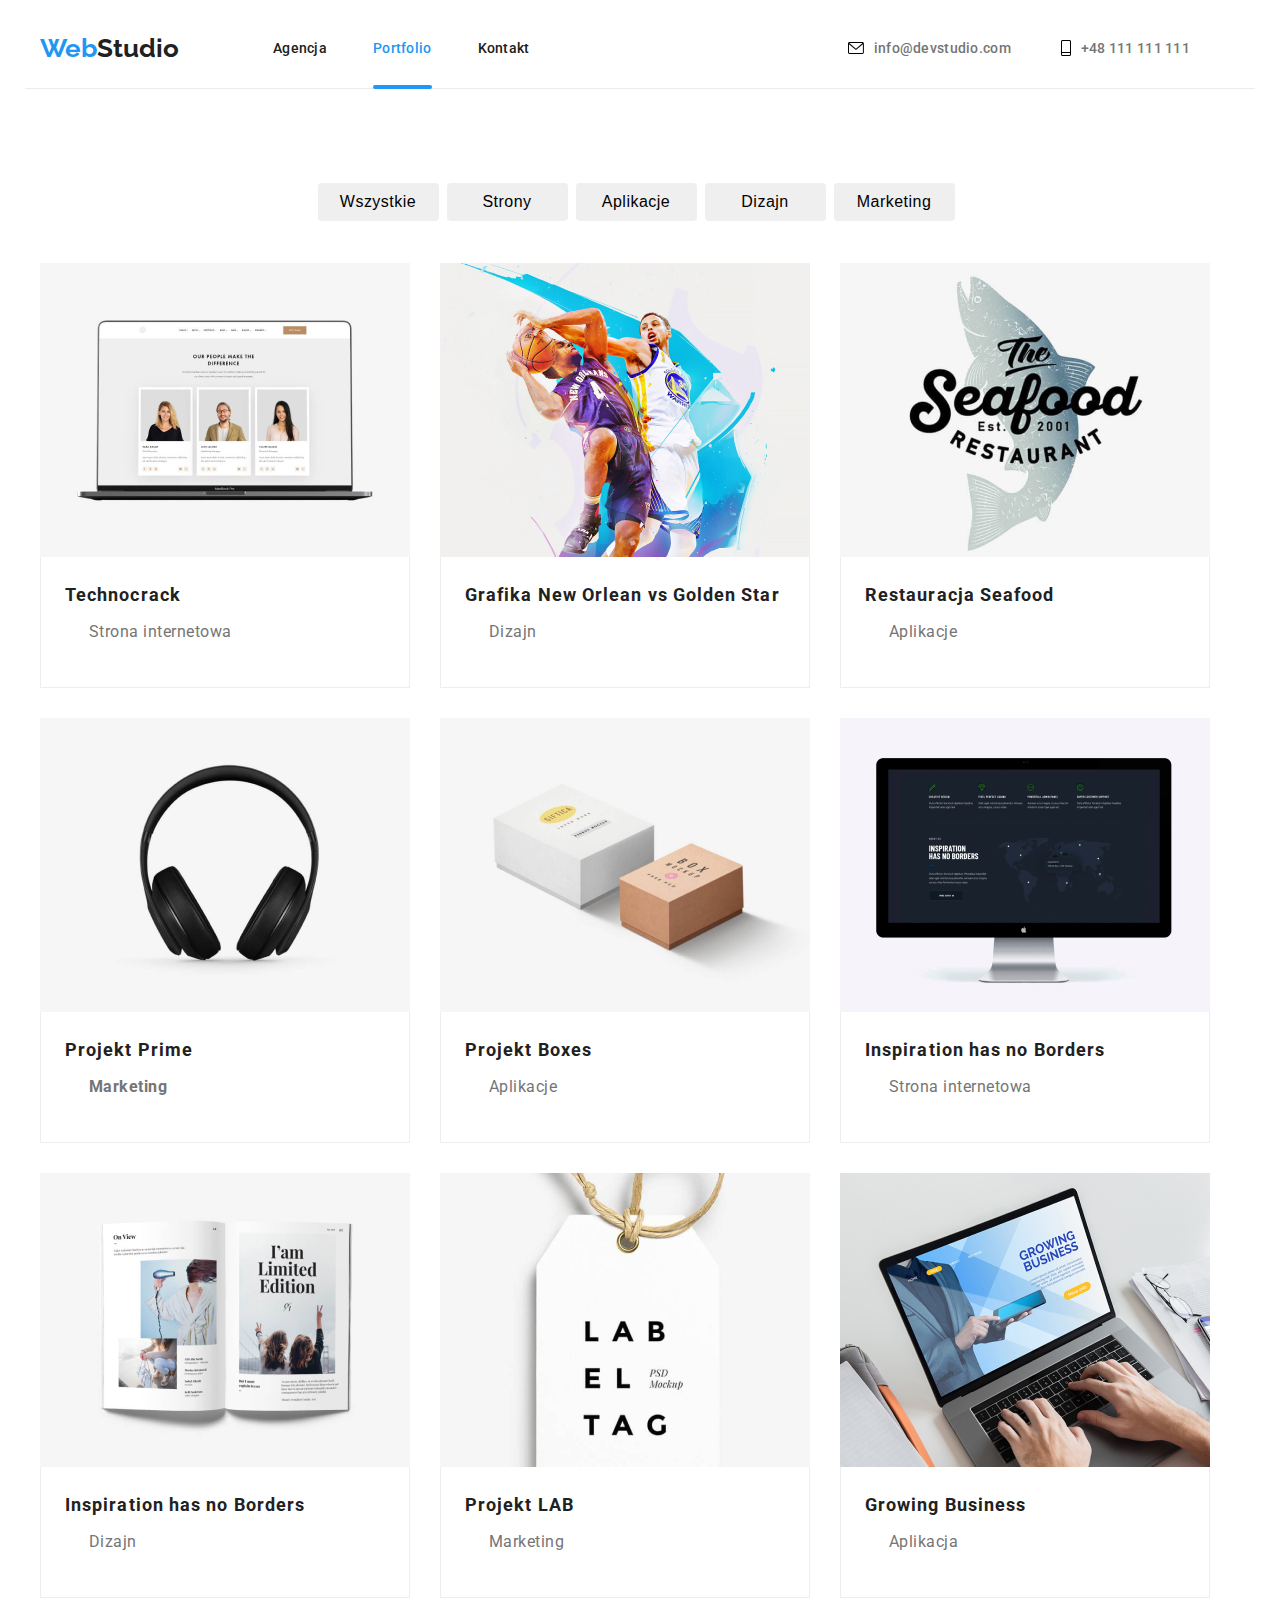
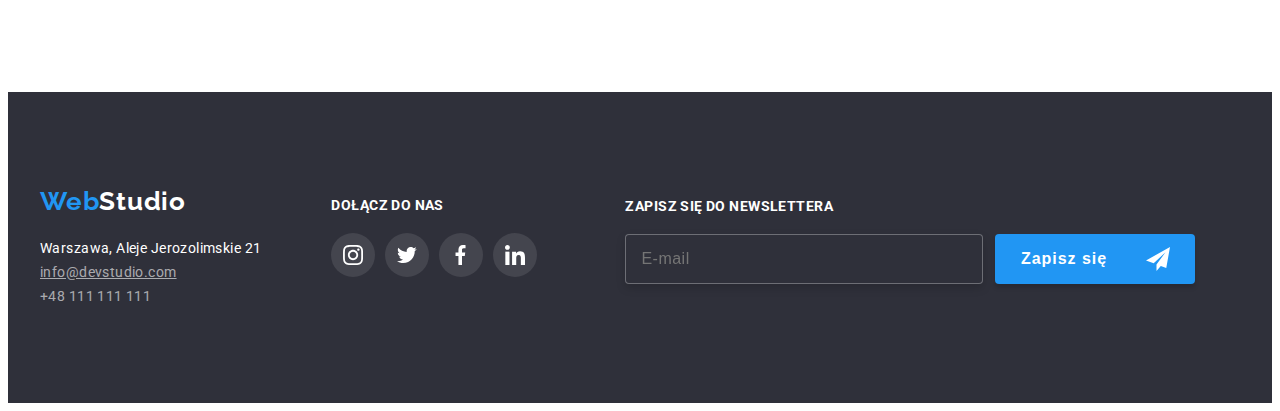
==== commit b503b75a: "css changed" ====
--- a/portfolio.html
+++ b/portfolio.html
@@ -7,7 +7,8 @@
     <link rel="stylesheet" href="https://cdnjs.cloudflare.com/ajax/libs/modern-normalize/1.0.0/modern-normalize.min.css" integrity="sha512-ISS7cAi1PEhQ8jnbJpJZMd29NlhNj4AWYyLOSp2CE/CsHxTCu+r+t0D2yoJudVrd0/8fTVPUVDzY5Tvli75u/g==" crossorigin="anonymous">
     <link rel="preconnect" href="https://fonts.googleapis.com">
     <link rel="preconnect" href="https://fonts.gstatic.com" crossorigin>
-    <link href="https://fonts.googleapis.com/css2?family=Raleway:wght@700&family=Roboto:wght@400;500;700;900&display=swap">
+    <link href="https://fonts.googleapis.com/css2?family=Raleway:wght@700&family=Roboto:wght@400;500;700;900&display=swap"
+        rel="stylesheet" />
     <link rel="stylesheet" href="./css/main.css" />
  
    
--- a/css/main.css
+++ b/css/main.css
@@ -488,10 +488,6 @@
   gap: 30px;
 }
 
-.portfolio__item {
-  margin: 10px;
-}
-
 .portfolio__item:hover, .portfolio__item:focus {
   background-color: #ffffff;
   box-sizing: border-box;
@@ -571,6 +567,7 @@
 }
 
 .portfolio__bottom-section {
+  padding: 20px 24px;
   border-left: 1px solid var(--seventh-color);
   border-right: 1px solid var(--seventh-color);
   border-bottom: 1px solid var(--seventh-color);
@@ -581,9 +578,6 @@
   font-size: 18px;
   line-height: 2;
   letter-spacing: 0.06em;
-  padding-top: 20px;
-  padding-right: 24px;
-  padding-left: 24px;
   color: var(--main-color);
 }
 
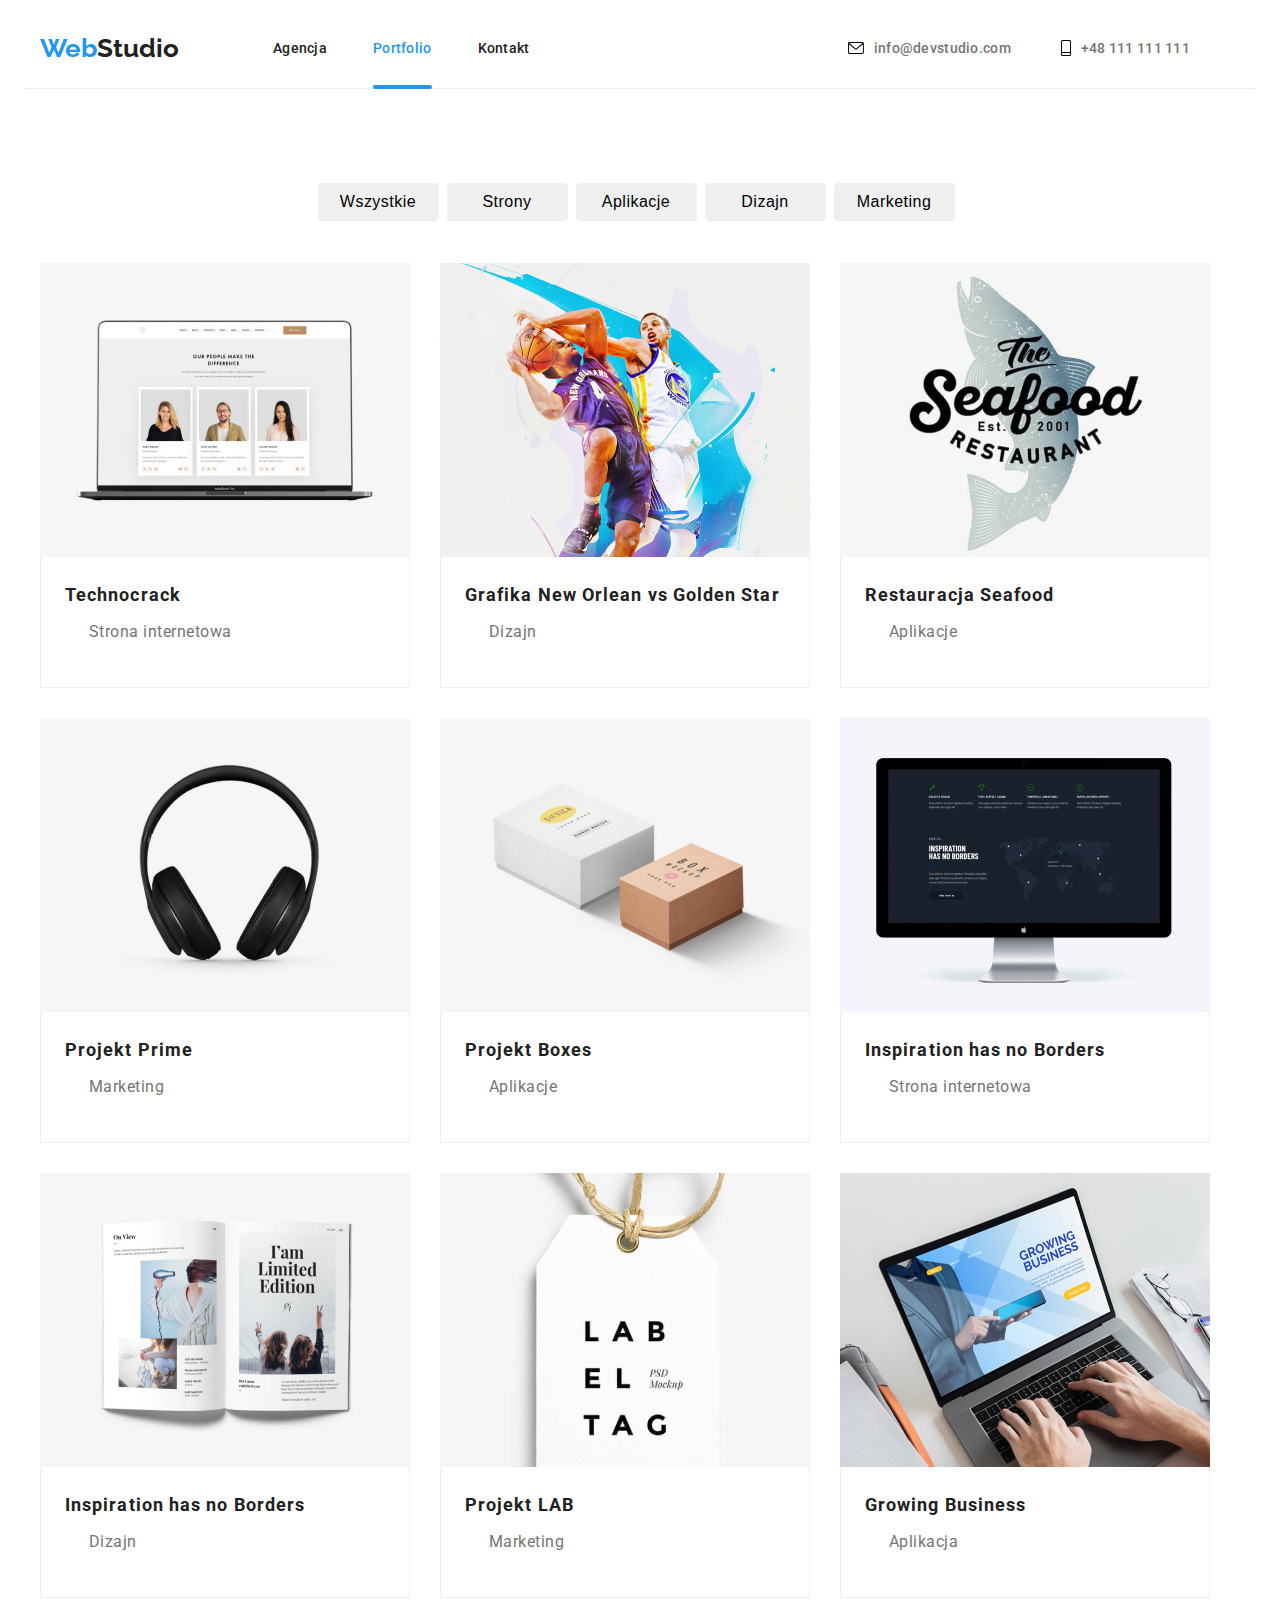
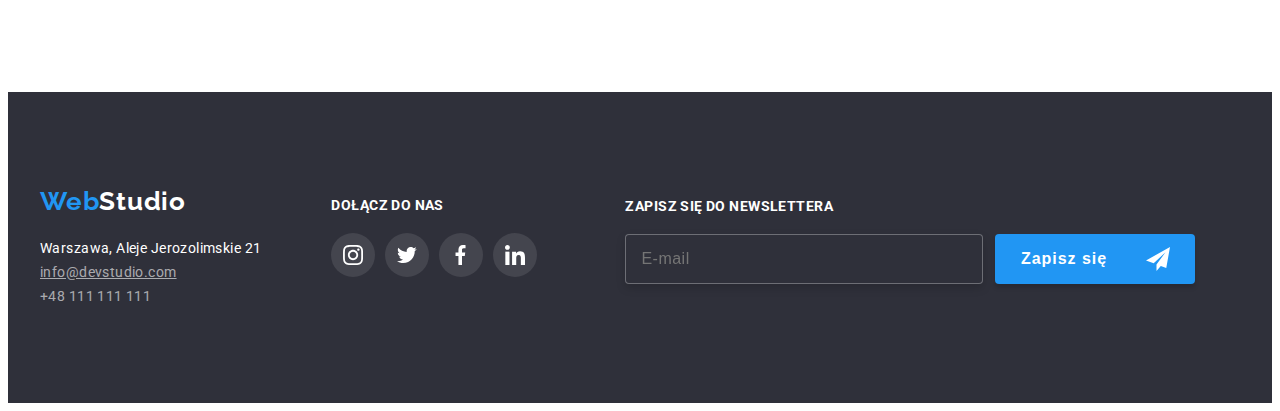
==== commit fb510c4a: "Update portfolio.html" ====
--- a/portfolio.html
+++ b/portfolio.html
@@ -112,7 +112,7 @@
                                     </div>
                             </div>
                                 <div class="portfolio__bottom-section">
-                                    <h4 class="portfolio__title">Projekt Prime</4>
+                                    <h4 class="portfolio__title">Projekt Prime</h4>
                                     <p class="portfolio__category">Marketing</p>
                                 </div>
                         </li>
